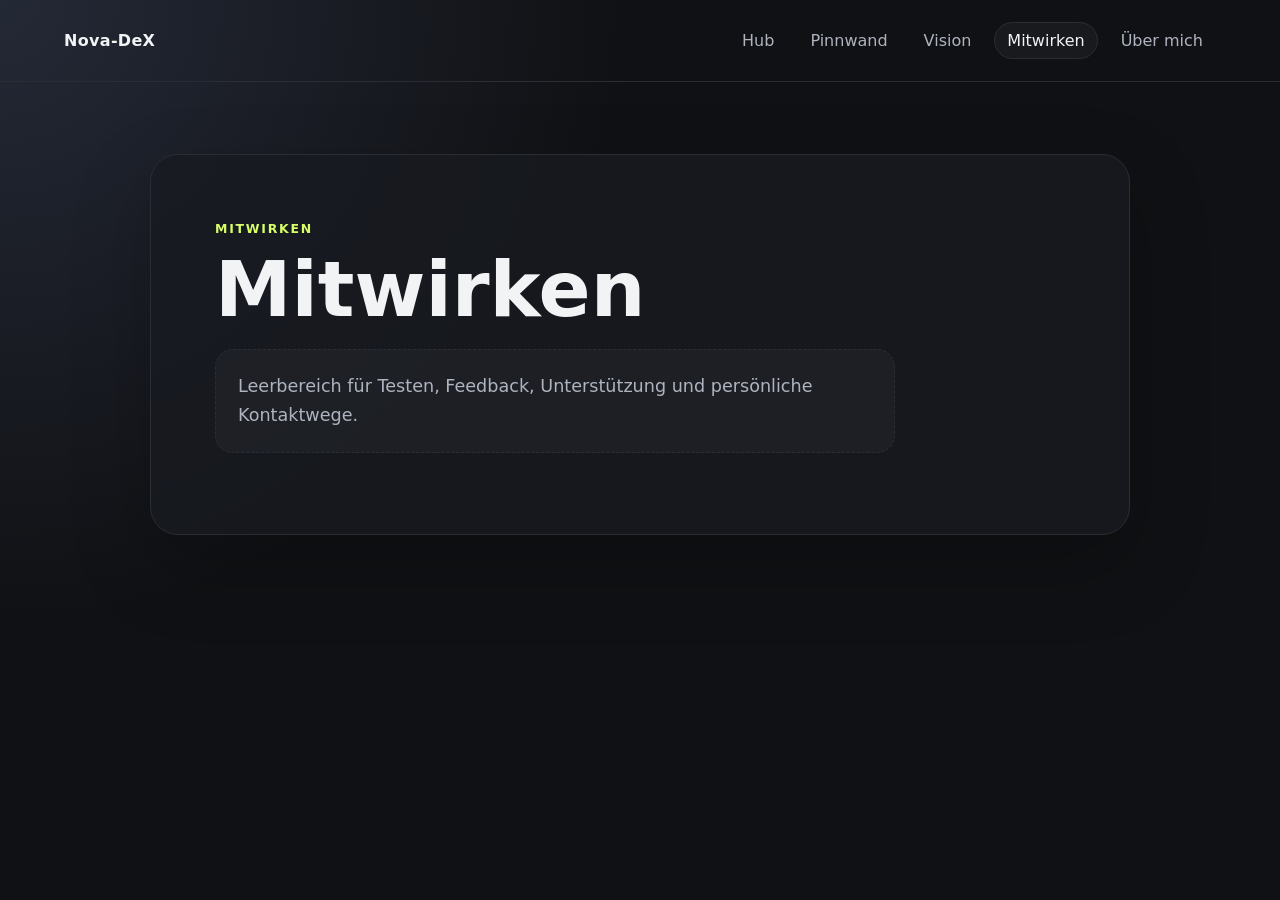
==== mitwirken.html @ 1d6d79ec "Add files via upload" ====
<!doctype html>
<html lang="de">
<head>
  <meta charset="utf-8">
  <meta name="viewport" content="width=device-width, initial-scale=1">
  <meta name="robots" content="noindex, nofollow">
  <title>Mitwirken · Nova-DeX</title>
  <link rel="stylesheet" href="style.css">
</head>
<body>
  <header class="site-header">
    <a class="logo" href="index.html">Nova-DeX</a>
    <nav class="nav" aria-label="Hauptnavigation">
      <a href="index.html">Hub</a>
      <a href="pinnwand.html">Pinnwand</a>
      <a href="vision.html">Vision</a>
      <a class="active" href="mitwirken.html">Mitwirken</a>
      <a href="ueber-mich.html">Über mich</a>
    </nav>
  </header>

  <main class="page">
    <section class="content-card">
      <p class="eyebrow">Mitwirken</p>
      <h1>Mitwirken</h1>
      <p class="placeholder">Leerbereich für Testen, Feedback, Unterstützung und persönliche Kontaktwege.</p>
    </section>
  </main>
</body>
</html>
---- style.css ----
:root {
  --bg: #101114;
  --panel: #181a20;
  --text: #f2f3f5;
  --muted: #aeb4bf;
  --line: #2a2d35;
  --accent: #d7ff67;
}

* {
  box-sizing: border-box;
}

body {
  margin: 0;
  font-family: system-ui, -apple-system, BlinkMacSystemFont, "Segoe UI", sans-serif;
  background: radial-gradient(circle at top left, #242936, var(--bg) 40%);
  color: var(--text);
  min-height: 100vh;
}

.site-header {
  display: flex;
  justify-content: space-between;
  align-items: center;
  gap: 24px;
  padding: 22px clamp(18px, 5vw, 64px);
  border-bottom: 1px solid var(--line);
}

.logo {
  color: var(--text);
  text-decoration: none;
  font-weight: 800;
  letter-spacing: 0.02em;
}

.nav {
  display: flex;
  flex-wrap: wrap;
  gap: 10px;
}

.nav a {
  color: var(--muted);
  text-decoration: none;
  padding: 8px 12px;
  border: 1px solid transparent;
  border-radius: 999px;
}

.nav a:hover,
.nav a.active {
  color: var(--text);
  border-color: var(--line);
  background: rgba(255, 255, 255, 0.04);
}

.page {
  width: min(980px, calc(100% - 32px));
  margin: 0 auto;
  padding: 72px 0;
}

.hero,
.content-card {
  background: rgba(24, 26, 32, 0.82);
  border: 1px solid var(--line);
  border-radius: 28px;
  padding: clamp(28px, 6vw, 64px);
  box-shadow: 0 30px 80px rgba(0, 0, 0, 0.22);
}

.eyebrow {
  color: var(--accent);
  text-transform: uppercase;
  letter-spacing: 0.14em;
  font-size: 0.78rem;
  font-weight: 800;
  margin: 0 0 14px;
}

h1 {
  font-size: clamp(2rem, 6vw, 4.8rem);
  line-height: 0.95;
  margin: 0 0 22px;
  max-width: 850px;
}

p {
  color: var(--muted);
  font-size: 1.1rem;
  line-height: 1.65;
  max-width: 680px;
}

.placeholder {
  border: 1px dashed var(--line);
  border-radius: 18px;
  padding: 22px;
  background: rgba(255, 255, 255, 0.03);
}

@media (max-width: 720px) {
  .site-header {
    align-items: flex-start;
    flex-direction: column;
  }

  .nav a {
    padding: 7px 10px;
  }
}
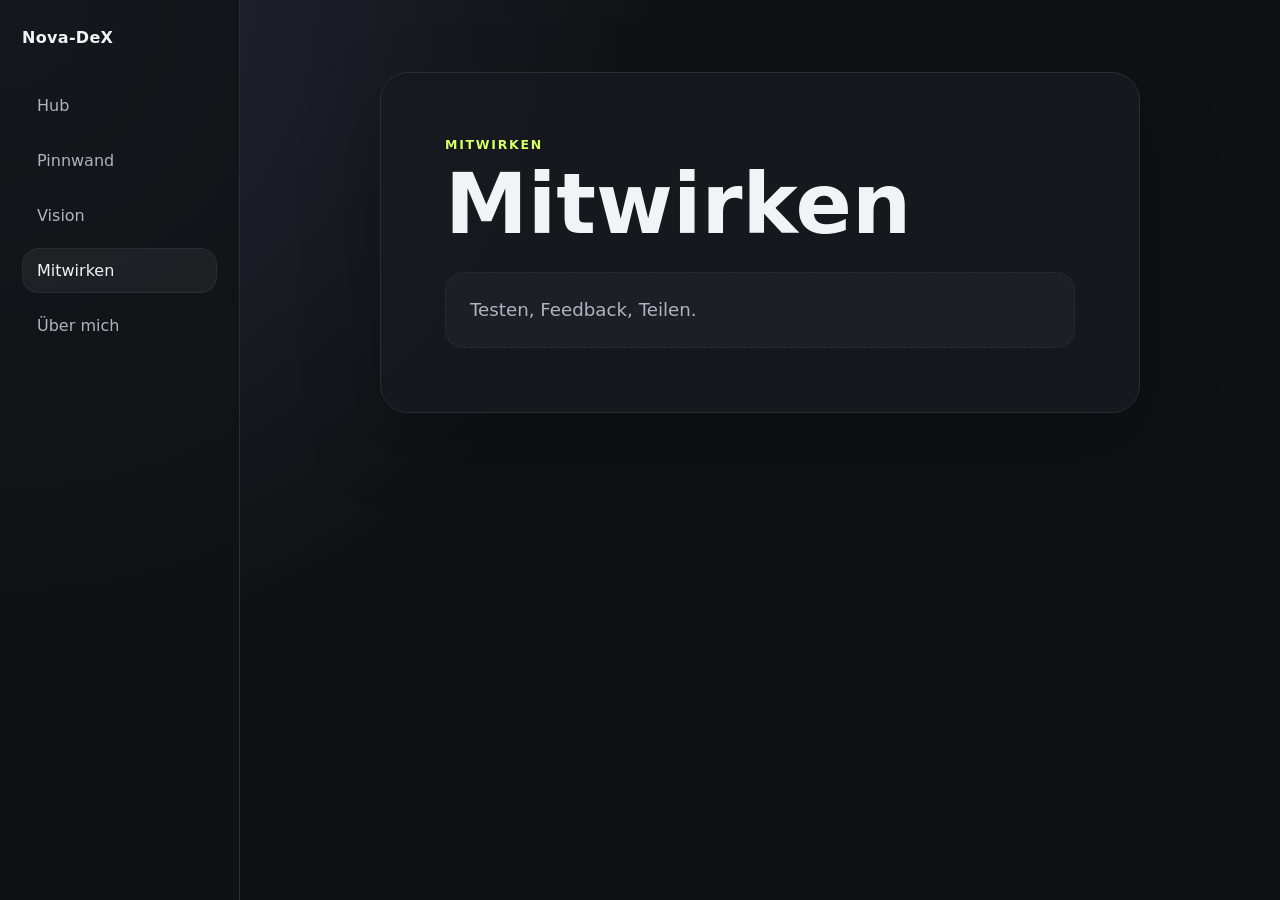
==== commit 55b74bdc: "Add files via upload" ====
--- a/mitwirken.html
+++ b/mitwirken.html
@@ -4,27 +4,29 @@
   <meta charset="utf-8">
   <meta name="viewport" content="width=device-width, initial-scale=1">
   <meta name="robots" content="noindex, nofollow">
-  <title>Mitwirken · Nova-DeX</title>
+  <title>Nova-DeX · Mitwirken</title>
   <link rel="stylesheet" href="style.css">
 </head>
 <body>
-  <header class="site-header">
-    <a class="logo" href="index.html">Nova-DeX</a>
-    <nav class="nav" aria-label="Hauptnavigation">
-      <a href="index.html">Hub</a>
-      <a href="pinnwand.html">Pinnwand</a>
-      <a href="vision.html">Vision</a>
-      <a class="active" href="mitwirken.html">Mitwirken</a>
-      <a href="ueber-mich.html">Über mich</a>
-    </nav>
-  </header>
+  <div class="layout">
+    <aside class="sidebar">
+      <a class="logo" href="index.html">Nova-DeX</a>
+      <nav class="nav" aria-label="Hauptnavigation">
+        <a class="" href="index.html">Hub</a>
+        <a class="" href="pinnwand.html">Pinnwand</a>
+        <a class="" href="vision.html">Vision</a>
+        <a class="active" href="mitwirken.html">Mitwirken</a>
+        <a class="" href="ueber-mich.html">Über mich</a>
+      </nav>
+    </aside>
 
-  <main class="page">
-    <section class="content-card">
-      <p class="eyebrow">Mitwirken</p>
-      <h1>Mitwirken</h1>
-      <p class="placeholder">Leerbereich für Testen, Feedback, Unterstützung und persönliche Kontaktwege.</p>
-    </section>
-  </main>
+    <main class="page">
+      <section class="hero">
+        <p class="eyebrow">Mitwirken</p>
+        <h1>Mitwirken</h1>
+        <div class="placeholder">Testen, Feedback, Teilen.</div>
+      </section>
+    </main>
+  </div>
 </body>
 </html>
--- a/style.css
+++ b/style.css
@@ -14,57 +14,63 @@
 body {
   margin: 0;
   font-family: system-ui, -apple-system, BlinkMacSystemFont, "Segoe UI", sans-serif;
-  background: radial-gradient(circle at top left, #242936, var(--bg) 40%);
+  background: radial-gradient(circle at top left, #242936, var(--bg) 42%);
   color: var(--text);
   min-height: 100vh;
 }
 
-.site-header {
-  display: flex;
-  justify-content: space-between;
-  align-items: center;
-  gap: 24px;
-  padding: 22px clamp(18px, 5vw, 64px);
-  border-bottom: 1px solid var(--line);
+.layout {
+  display: grid;
+  grid-template-columns: 240px minmax(0, 1fr);
+  min-height: 100vh;
+}
+
+.sidebar {
+  position: sticky;
+  top: 0;
+  height: 100vh;
+  padding: 28px 22px;
+  border-right: 1px solid var(--line);
+  background: rgba(16, 17, 20, 0.72);
 }
 
 .logo {
+  display: inline-block;
   color: var(--text);
   text-decoration: none;
   font-weight: 800;
   letter-spacing: 0.02em;
+  margin-bottom: 36px;
 }
 
 .nav {
-  display: flex;
-  flex-wrap: wrap;
+  display: grid;
   gap: 10px;
 }
 
 .nav a {
   color: var(--muted);
   text-decoration: none;
-  padding: 8px 12px;
+  padding: 12px 14px;
   border: 1px solid transparent;
-  border-radius: 999px;
+  border-radius: 16px;
 }
 
 .nav a:hover,
 .nav a.active {
   color: var(--text);
   border-color: var(--line);
-  background: rgba(255, 255, 255, 0.04);
+  background: rgba(255, 255, 255, 0.05);
 }
 
 .page {
-  width: min(980px, calc(100% - 32px));
+  width: min(760px, calc(100% - 32px));
   margin: 0 auto;
   padding: 72px 0;
 }
 
-.hero,
-.content-card {
-  background: rgba(24, 26, 32, 0.82);
+.hero {
+  background: rgba(24, 26, 32, 0.84);
   border: 1px solid var(--line);
   border-radius: 28px;
   padding: clamp(28px, 6vw, 64px);
@@ -81,33 +87,51 @@
 }
 
 h1 {
-  font-size: clamp(2rem, 6vw, 4.8rem);
-  line-height: 0.95;
-  margin: 0 0 22px;
-  max-width: 850px;
-}
-
-p {
-  color: var(--muted);
-  font-size: 1.1rem;
-  line-height: 1.65;
-  max-width: 680px;
+  font-size: clamp(2.4rem, 7vw, 5.2rem);
+  line-height: 0.94;
+  margin: 0 0 28px;
 }
 
 .placeholder {
+  color: var(--muted);
+  font-size: 1.14rem;
+  line-height: 1.65;
   border: 1px dashed var(--line);
   border-radius: 18px;
-  padding: 22px;
+  padding: 22px 24px;
   background: rgba(255, 255, 255, 0.03);
 }
 
-@media (max-width: 720px) {
-  .site-header {
-    align-items: flex-start;
-    flex-direction: column;
+@media (max-width: 760px) {
+  .layout {
+    display: block;
+  }
+
+  .sidebar {
+    position: static;
+    height: auto;
+    border-right: 0;
+    border-bottom: 1px solid var(--line);
+    padding: 18px;
+  }
+
+  .logo {
+    margin-bottom: 16px;
+  }
+
+  .nav {
+    display: flex;
+    gap: 8px;
+    overflow-x: auto;
+    padding-bottom: 4px;
   }
 
   .nav a {
-    padding: 7px 10px;
+    flex: 0 0 auto;
+    padding: 9px 12px;
+  }
+
+  .page {
+    padding: 36px 0;
   }
 }
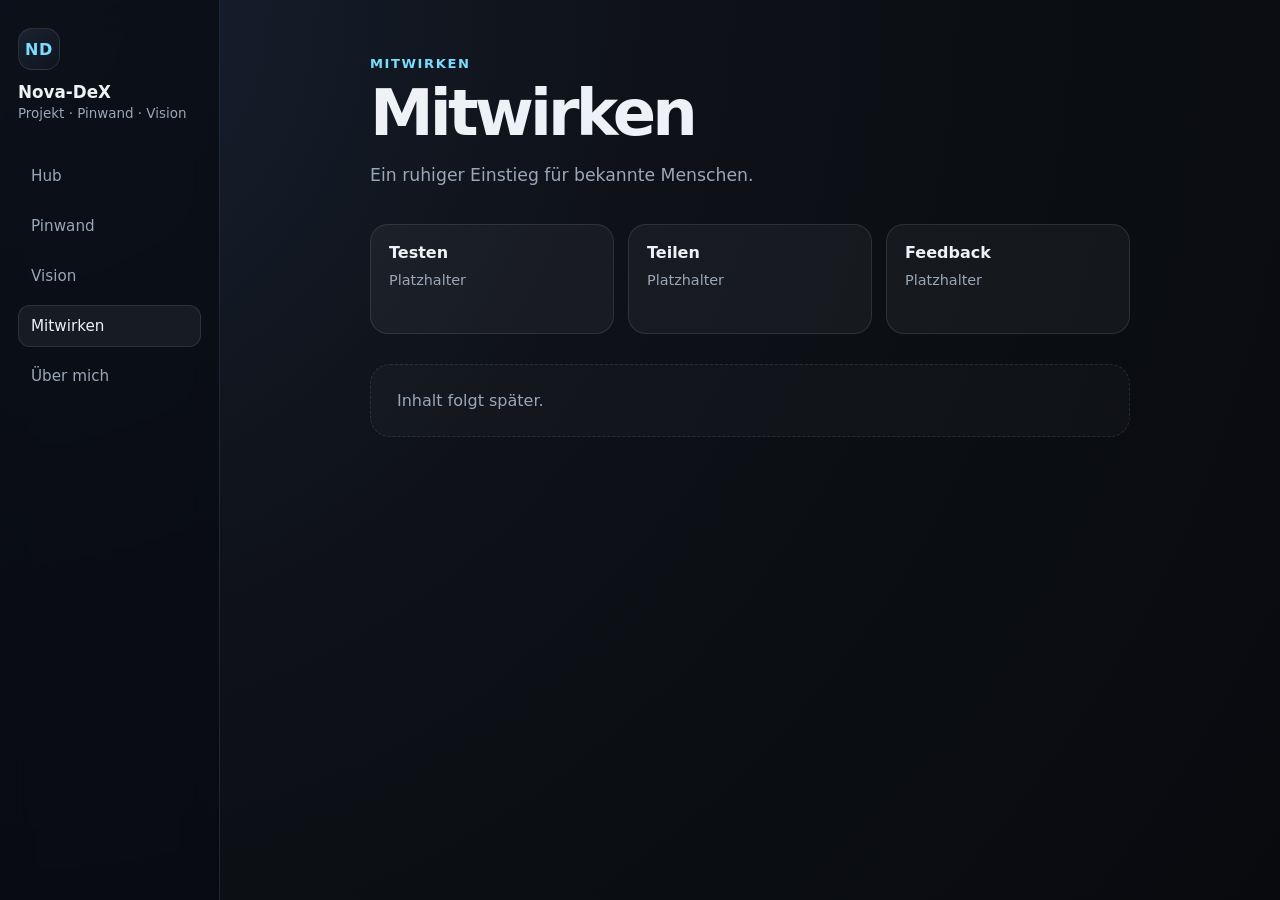
==== commit 5e7db1c0: "Add files via upload" ====
--- a/mitwirken.html
+++ b/mitwirken.html
@@ -4,27 +4,36 @@
   <meta charset="utf-8">
   <meta name="viewport" content="width=device-width, initial-scale=1">
   <meta name="robots" content="noindex, nofollow">
-  <title>Nova-DeX · Mitwirken</title>
+  <title>Mitwirken · Nova-DeX</title>
   <link rel="stylesheet" href="style.css">
 </head>
 <body>
-  <div class="layout">
-    <aside class="sidebar">
-      <a class="logo" href="index.html">Nova-DeX</a>
-      <nav class="nav" aria-label="Hauptnavigation">
+  <div class="shell">
+    <aside class="side" aria-label="Navigation">
+      <div class="brand">
+        <div class="brand-mark">ND</div>
+        <div class="brand-title">Nova-DeX</div>
+        <div class="brand-subtitle">Projekt · Pinwand · Vision</div>
+      </div>
+      <nav class="nav">
         <a class="" href="index.html">Hub</a>
-        <a class="" href="pinnwand.html">Pinnwand</a>
+        <a class="" href="pinnwand.html">Pinwand</a>
         <a class="" href="vision.html">Vision</a>
         <a class="active" href="mitwirken.html">Mitwirken</a>
         <a class="" href="ueber-mich.html">Über mich</a>
       </nav>
     </aside>
-
-    <main class="page">
-      <section class="hero">
-        <p class="eyebrow">Mitwirken</p>
+    <main class="main">
+      <section class="content">
+        <div class="kicker">mitwirken</div>
         <h1>Mitwirken</h1>
-        <div class="placeholder">Testen, Feedback, Teilen.</div>
+        <p class="lead">Ein ruhiger Einstieg für bekannte Menschen.</p>
+        <div class="cards">
+          <article class="card"><h2>Testen</h2><p>Platzhalter</p></article>
+          <article class="card"><h2>Teilen</h2><p>Platzhalter</p></article>
+          <article class="card"><h2>Feedback</h2><p>Platzhalter</p></article>
+        </div>
+        <div class="empty">Inhalt folgt später.</div>
       </section>
     </main>
   </div>
--- a/style.css
+++ b/style.css
@@ -1,137 +1,241 @@
 :root {
-  --bg: #101114;
-  --panel: #181a20;
-  --text: #f2f3f5;
-  --muted: #aeb4bf;
-  --line: #2a2d35;
-  --accent: #d7ff67;
-}
-
-* {
-  box-sizing: border-box;
-}
+  --bg: #0e1117;
+  --panel: #151a23;
+  --panel-soft: #1b2230;
+  --text: #eef2f7;
+  --muted: #9aa7b8;
+  --line: rgba(255,255,255,.10);
+  --accent: #7bdcff;
+  --max: 760px;
+}
+
+* { box-sizing: border-box; }
+
+html { min-height: 100%; }
 
 body {
   margin: 0;
-  font-family: system-ui, -apple-system, BlinkMacSystemFont, "Segoe UI", sans-serif;
-  background: radial-gradient(circle at top left, #242936, var(--bg) 42%);
+  min-height: 100%;
+  background: radial-gradient(circle at top left, #182233 0, #0e1117 42%, #080a0e 100%);
   color: var(--text);
+  font-family: Inter, ui-sans-serif, system-ui, -apple-system, BlinkMacSystemFont, "Segoe UI", sans-serif;
+}
+
+a { color: inherit; text-decoration: none; }
+
+.shell {
   min-height: 100vh;
-}
-
-.layout {
   display: grid;
-  grid-template-columns: 240px minmax(0, 1fr);
-  min-height: 100vh;
-}
-
-.sidebar {
+  grid-template-columns: 220px 1fr;
+}
+
+.side {
   position: sticky;
   top: 0;
   height: 100vh;
-  padding: 28px 22px;
+  padding: 28px 18px;
   border-right: 1px solid var(--line);
-  background: rgba(16, 17, 20, 0.72);
-}
-
-.logo {
-  display: inline-block;
-  color: var(--text);
-  text-decoration: none;
+  background: rgba(9, 12, 18, .74);
+  backdrop-filter: blur(14px);
+}
+
+.brand {
+  margin-bottom: 34px;
+}
+
+.brand-mark {
+  width: 42px;
+  height: 42px;
+  display: grid;
+  place-items: center;
+  border: 1px solid var(--line);
+  border-radius: 14px;
+  background: linear-gradient(135deg, var(--panel-soft), #0e141f);
+  color: var(--accent);
   font-weight: 800;
-  letter-spacing: 0.02em;
-  margin-bottom: 36px;
+  letter-spacing: .04em;
+}
+
+.brand-title {
+  margin-top: 12px;
+  font-size: 1.05rem;
+  font-weight: 750;
+}
+
+.brand-subtitle {
+  margin-top: 4px;
+  color: var(--muted);
+  font-size: .84rem;
 }
 
 .nav {
-  display: grid;
-  gap: 10px;
+  display: flex;
+  flex-direction: column;
+  gap: 8px;
 }
 
 .nav a {
-  color: var(--muted);
-  text-decoration: none;
-  padding: 12px 14px;
+  padding: 11px 12px;
   border: 1px solid transparent;
-  border-radius: 16px;
+  border-radius: 12px;
+  color: var(--muted);
+  font-size: .95rem;
 }
 
 .nav a:hover,
 .nav a.active {
   color: var(--text);
   border-color: var(--line);
-  background: rgba(255, 255, 255, 0.05);
-}
-
-.page {
-  width: min(760px, calc(100% - 32px));
-  margin: 0 auto;
-  padding: 72px 0;
-}
-
-.hero {
-  background: rgba(24, 26, 32, 0.84);
+  background: rgba(255,255,255,.055);
+}
+
+.main {
+  display: flex;
+  justify-content: center;
+  padding: 56px 34px;
+}
+
+.content {
+  width: min(100%, var(--max));
+}
+
+.kicker {
+  color: var(--accent);
+  font-size: .82rem;
+  font-weight: 700;
+  letter-spacing: .12em;
+  text-transform: uppercase;
+}
+
+h1 {
+  margin: 12px 0 16px;
+  font-size: clamp(2rem, 5vw, 4.4rem);
+  line-height: .95;
+  letter-spacing: -.06em;
+}
+
+.lead {
+  max-width: 620px;
+  color: var(--muted);
+  font-size: 1.08rem;
+  line-height: 1.65;
+}
+
+.cards {
+  display: grid;
+  grid-template-columns: repeat(3, minmax(0, 1fr));
+  gap: 14px;
+  margin-top: 34px;
+}
+
+.card {
+  min-height: 110px;
+  padding: 18px;
   border: 1px solid var(--line);
-  border-radius: 28px;
-  padding: clamp(28px, 6vw, 64px);
-  box-shadow: 0 30px 80px rgba(0, 0, 0, 0.22);
-}
-
-.eyebrow {
-  color: var(--accent);
-  text-transform: uppercase;
-  letter-spacing: 0.14em;
-  font-size: 0.78rem;
-  font-weight: 800;
-  margin: 0 0 14px;
-}
-
-h1 {
-  font-size: clamp(2.4rem, 7vw, 5.2rem);
-  line-height: 0.94;
-  margin: 0 0 28px;
-}
-
-.placeholder {
-  color: var(--muted);
-  font-size: 1.14rem;
-  line-height: 1.65;
+  border-radius: 18px;
+  background: rgba(255,255,255,.045);
+}
+
+.card h2 {
+  margin: 0 0 8px;
+  font-size: 1rem;
+}
+
+.card p {
+  margin: 0;
+  color: var(--muted);
+  font-size: .9rem;
+  line-height: 1.45;
+}
+
+.empty {
+  margin-top: 30px;
+  padding: 26px;
   border: 1px dashed var(--line);
-  border-radius: 18px;
-  padding: 22px 24px;
-  background: rgba(255, 255, 255, 0.03);
-}
-
-@media (max-width: 760px) {
-  .layout {
+  border-radius: 20px;
+  color: var(--muted);
+  background: rgba(255,255,255,.025);
+}
+
+@media (max-width: 680px) {
+  .shell {
     display: block;
   }
 
-  .sidebar {
-    position: static;
+  .side {
+    position: sticky;
+    top: 0;
+    z-index: 10;
     height: auto;
+    padding: 10px 10px 9px;
     border-right: 0;
     border-bottom: 1px solid var(--line);
-    padding: 18px;
-  }
-
-  .logo {
-    margin-bottom: 16px;
+  }
+
+  .brand {
+    display: none;
   }
 
   .nav {
-    display: flex;
-    gap: 8px;
+    flex-direction: row;
+    gap: 6px;
     overflow-x: auto;
-    padding-bottom: 4px;
-  }
+    scrollbar-width: none;
+  }
+
+  .nav::-webkit-scrollbar { display: none; }
 
   .nav a {
     flex: 0 0 auto;
-    padding: 9px 12px;
-  }
-
-  .page {
-    padding: 36px 0;
-  }
-}
+    padding: 8px 10px;
+    border-radius: 999px;
+    font-size: .78rem;
+    white-space: nowrap;
+  }
+
+  .main {
+    padding: 24px 16px 34px;
+    justify-content: flex-start;
+  }
+
+  .kicker {
+    font-size: .68rem;
+  }
+
+  h1 {
+    margin-top: 8px;
+    font-size: 2rem;
+    letter-spacing: -.045em;
+  }
+
+  .lead {
+    font-size: .92rem;
+    line-height: 1.5;
+  }
+
+  .cards {
+    grid-template-columns: 1fr;
+    gap: 10px;
+    margin-top: 22px;
+  }
+
+  .card {
+    min-height: 0;
+    padding: 14px;
+    border-radius: 15px;
+  }
+
+  .card h2 {
+    font-size: .92rem;
+  }
+
+  .card p {
+    font-size: .82rem;
+  }
+
+  .empty {
+    margin-top: 20px;
+    padding: 18px;
+    font-size: .86rem;
+  }
+}
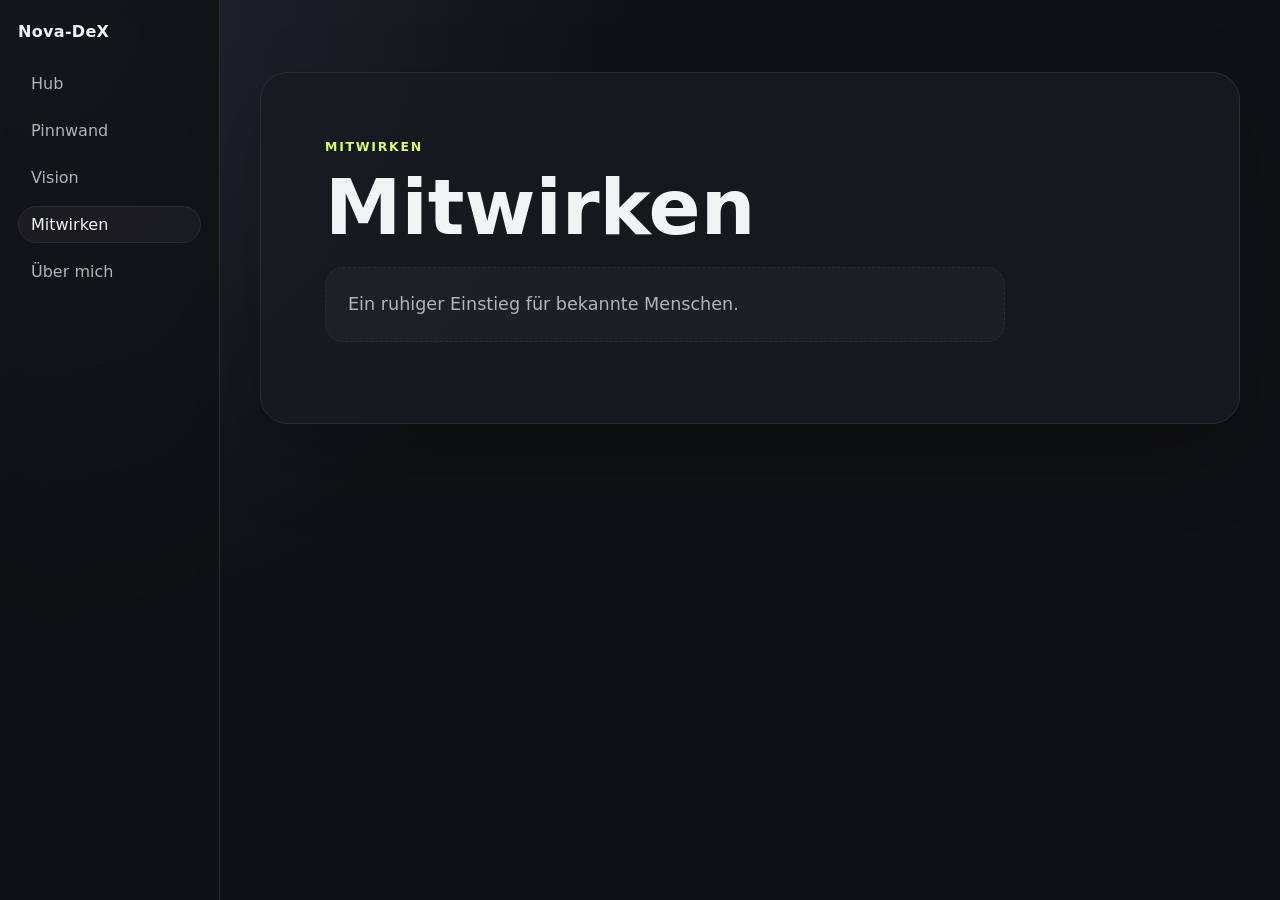
==== commit 7cf72626: "Add files via upload" ====
--- a/mitwirken.html
+++ b/mitwirken.html
@@ -5,35 +5,26 @@
   <meta name="viewport" content="width=device-width, initial-scale=1">
   <meta name="robots" content="noindex, nofollow">
   <title>Mitwirken · Nova-DeX</title>
+  <script src="handymode.js"></script>
   <link rel="stylesheet" href="style.css">
 </head>
 <body>
-  <div class="shell">
-    <aside class="side" aria-label="Navigation">
-      <div class="brand">
-        <div class="brand-mark">ND</div>
-        <div class="brand-title">Nova-DeX</div>
-        <div class="brand-subtitle">Projekt · Pinwand · Vision</div>
-      </div>
+  <div class="layout">
+    <header class="site-header" aria-label="Navigation">
+      <a class="logo" href="index.html">Nova-DeX</a>
       <nav class="nav">
         <a class="" href="index.html">Hub</a>
-        <a class="" href="pinnwand.html">Pinwand</a>
+        <a class="" href="pinnwand.html">Pinnwand</a>
         <a class="" href="vision.html">Vision</a>
         <a class="active" href="mitwirken.html">Mitwirken</a>
         <a class="" href="ueber-mich.html">Über mich</a>
       </nav>
-    </aside>
-    <main class="main">
-      <section class="content">
-        <div class="kicker">mitwirken</div>
+    </header>
+    <main class="page">
+      <section class="hero">
+        <p class="eyebrow">Mitwirken</p>
         <h1>Mitwirken</h1>
-        <p class="lead">Ein ruhiger Einstieg für bekannte Menschen.</p>
-        <div class="cards">
-          <article class="card"><h2>Testen</h2><p>Platzhalter</p></article>
-          <article class="card"><h2>Teilen</h2><p>Platzhalter</p></article>
-          <article class="card"><h2>Feedback</h2><p>Platzhalter</p></article>
-        </div>
-        <div class="empty">Inhalt folgt später.</div>
+        <p class="placeholder">Ein ruhiger Einstieg für bekannte Menschen.</p>
       </section>
     </main>
   </div>
--- a/style.css
+++ b/style.css
@@ -1,241 +1,174 @@
 :root {
-  --bg: #0e1117;
-  --panel: #151a23;
-  --panel-soft: #1b2230;
-  --text: #eef2f7;
-  --muted: #9aa7b8;
-  --line: rgba(255,255,255,.10);
-  --accent: #7bdcff;
-  --max: 760px;
+  --bg: #101114;
+  --panel: #181a20;
+  --text: #f2f3f5;
+  --muted: #aeb4bf;
+  --line: #2a2d35;
+  --accent: #d7ff67;
 }
 
-* { box-sizing: border-box; }
+* {
+  box-sizing: border-box;
+}
 
-html { min-height: 100%; }
+html {
+  min-height: 100%;
+}
 
 body {
   margin: 0;
-  min-height: 100%;
-  background: radial-gradient(circle at top left, #182233 0, #0e1117 42%, #080a0e 100%);
+  font-family: system-ui, -apple-system, BlinkMacSystemFont, "Segoe UI", sans-serif;
+  background: radial-gradient(circle at top left, #242936, var(--bg) 40%);
   color: var(--text);
-  font-family: Inter, ui-sans-serif, system-ui, -apple-system, BlinkMacSystemFont, "Segoe UI", sans-serif;
+  min-height: 100vh;
 }
 
-a { color: inherit; text-decoration: none; }
-
-.shell {
+.layout {
   min-height: 100vh;
   display: grid;
-  grid-template-columns: 220px 1fr;
+  grid-template-columns: 220px minmax(0, 1fr);
 }
 
-.side {
+.site-header {
   position: sticky;
   top: 0;
   height: 100vh;
-  padding: 28px 18px;
+  display: flex;
+  flex-direction: column;
+  align-items: flex-start;
+  gap: 24px;
+  padding: 22px 18px;
   border-right: 1px solid var(--line);
-  background: rgba(9, 12, 18, .74);
-  backdrop-filter: blur(14px);
+  background: rgba(16, 17, 20, 0.78);
+  backdrop-filter: blur(12px);
 }
 
-.brand {
-  margin-bottom: 34px;
-}
-
-.brand-mark {
-  width: 42px;
-  height: 42px;
-  display: grid;
-  place-items: center;
-  border: 1px solid var(--line);
-  border-radius: 14px;
-  background: linear-gradient(135deg, var(--panel-soft), #0e141f);
-  color: var(--accent);
+.logo {
+  color: var(--text);
+  text-decoration: none;
   font-weight: 800;
-  letter-spacing: .04em;
-}
-
-.brand-title {
-  margin-top: 12px;
-  font-size: 1.05rem;
-  font-weight: 750;
-}
-
-.brand-subtitle {
-  margin-top: 4px;
-  color: var(--muted);
-  font-size: .84rem;
+  letter-spacing: 0.02em;
 }
 
 .nav {
   display: flex;
   flex-direction: column;
-  gap: 8px;
+  flex-wrap: nowrap;
+  gap: 10px;
+  width: 100%;
 }
 
 .nav a {
-  padding: 11px 12px;
+  width: 100%;
+  color: var(--muted);
+  text-decoration: none;
+  padding: 8px 12px;
   border: 1px solid transparent;
-  border-radius: 12px;
-  color: var(--muted);
-  font-size: .95rem;
+  border-radius: 999px;
 }
 
 .nav a:hover,
 .nav a.active {
   color: var(--text);
   border-color: var(--line);
-  background: rgba(255,255,255,.055);
+  background: rgba(255, 255, 255, 0.04);
 }
 
-.main {
-  display: flex;
-  justify-content: center;
-  padding: 56px 34px;
+.page {
+  width: min(980px, calc(100% - 32px));
+  margin: 0 auto;
+  padding: 72px 0;
 }
 
-.content {
-  width: min(100%, var(--max));
+.hero,
+.content-card {
+  background: rgba(24, 26, 32, 0.82);
+  border: 1px solid var(--line);
+  border-radius: 28px;
+  padding: clamp(28px, 6vw, 64px);
+  box-shadow: 0 30px 80px rgba(0, 0, 0, 0.22);
 }
 
-.kicker {
+.eyebrow {
   color: var(--accent);
-  font-size: .82rem;
-  font-weight: 700;
-  letter-spacing: .12em;
   text-transform: uppercase;
+  letter-spacing: 0.14em;
+  font-size: 0.78rem;
+  font-weight: 800;
+  margin: 0 0 14px;
 }
 
 h1 {
-  margin: 12px 0 16px;
-  font-size: clamp(2rem, 5vw, 4.4rem);
-  line-height: .95;
-  letter-spacing: -.06em;
+  font-size: clamp(2rem, 6vw, 4.8rem);
+  line-height: 0.95;
+  margin: 0 0 22px;
+  max-width: 850px;
 }
 
-.lead {
-  max-width: 620px;
+p {
   color: var(--muted);
-  font-size: 1.08rem;
+  font-size: 1.1rem;
   line-height: 1.65;
+  max-width: 680px;
 }
 
-.cards {
-  display: grid;
-  grid-template-columns: repeat(3, minmax(0, 1fr));
-  gap: 14px;
-  margin-top: 34px;
+.placeholder {
+  border: 1px dashed var(--line);
+  border-radius: 18px;
+  padding: 22px;
+  background: rgba(255, 255, 255, 0.03);
 }
 
-.card {
-  min-height: 110px;
-  padding: 18px;
-  border: 1px solid var(--line);
-  border-radius: 18px;
-  background: rgba(255,255,255,.045);
+html.handymode .layout {
+  display: block;
 }
 
-.card h2 {
-  margin: 0 0 8px;
+html.handymode .site-header {
+  z-index: 10;
+  height: auto;
+  flex-direction: column;
+  align-items: flex-start;
+  gap: 12px;
+  padding: 14px 12px;
+  border-right: 0;
+  border-bottom: 1px solid var(--line);
+}
+
+html.handymode .logo {
+  font-size: 0.95rem;
+}
+
+html.handymode .nav {
+  flex-direction: row;
+  flex-wrap: nowrap;
+  gap: 6px;
+  overflow-x: auto;
+  scrollbar-width: none;
+}
+
+html.handymode .nav::-webkit-scrollbar {
+  display: none;
+}
+
+html.handymode .nav a {
+  flex: 0 0 auto;
+  width: auto;
+  padding: 6px 9px;
+  font-size: 0.82rem;
+  white-space: nowrap;
+}
+
+html.handymode .page {
+  width: min(980px, calc(100% - 18px));
+  padding: 36px 0;
+}
+
+html.handymode .hero,
+html.handymode .content-card {
+  border-radius: 24px;
+  padding: clamp(26px, 8vw, 46px);
+}
+
+html.handymode p {
   font-size: 1rem;
 }
-
-.card p {
-  margin: 0;
-  color: var(--muted);
-  font-size: .9rem;
-  line-height: 1.45;
-}
-
-.empty {
-  margin-top: 30px;
-  padding: 26px;
-  border: 1px dashed var(--line);
-  border-radius: 20px;
-  color: var(--muted);
-  background: rgba(255,255,255,.025);
-}
-
-@media (max-width: 680px) {
-  .shell {
-    display: block;
-  }
-
-  .side {
-    position: sticky;
-    top: 0;
-    z-index: 10;
-    height: auto;
-    padding: 10px 10px 9px;
-    border-right: 0;
-    border-bottom: 1px solid var(--line);
-  }
-
-  .brand {
-    display: none;
-  }
-
-  .nav {
-    flex-direction: row;
-    gap: 6px;
-    overflow-x: auto;
-    scrollbar-width: none;
-  }
-
-  .nav::-webkit-scrollbar { display: none; }
-
-  .nav a {
-    flex: 0 0 auto;
-    padding: 8px 10px;
-    border-radius: 999px;
-    font-size: .78rem;
-    white-space: nowrap;
-  }
-
-  .main {
-    padding: 24px 16px 34px;
-    justify-content: flex-start;
-  }
-
-  .kicker {
-    font-size: .68rem;
-  }
-
-  h1 {
-    margin-top: 8px;
-    font-size: 2rem;
-    letter-spacing: -.045em;
-  }
-
-  .lead {
-    font-size: .92rem;
-    line-height: 1.5;
-  }
-
-  .cards {
-    grid-template-columns: 1fr;
-    gap: 10px;
-    margin-top: 22px;
-  }
-
-  .card {
-    min-height: 0;
-    padding: 14px;
-    border-radius: 15px;
-  }
-
-  .card h2 {
-    font-size: .92rem;
-  }
-
-  .card p {
-    font-size: .82rem;
-  }
-
-  .empty {
-    margin-top: 20px;
-    padding: 18px;
-    font-size: .86rem;
-  }
-}
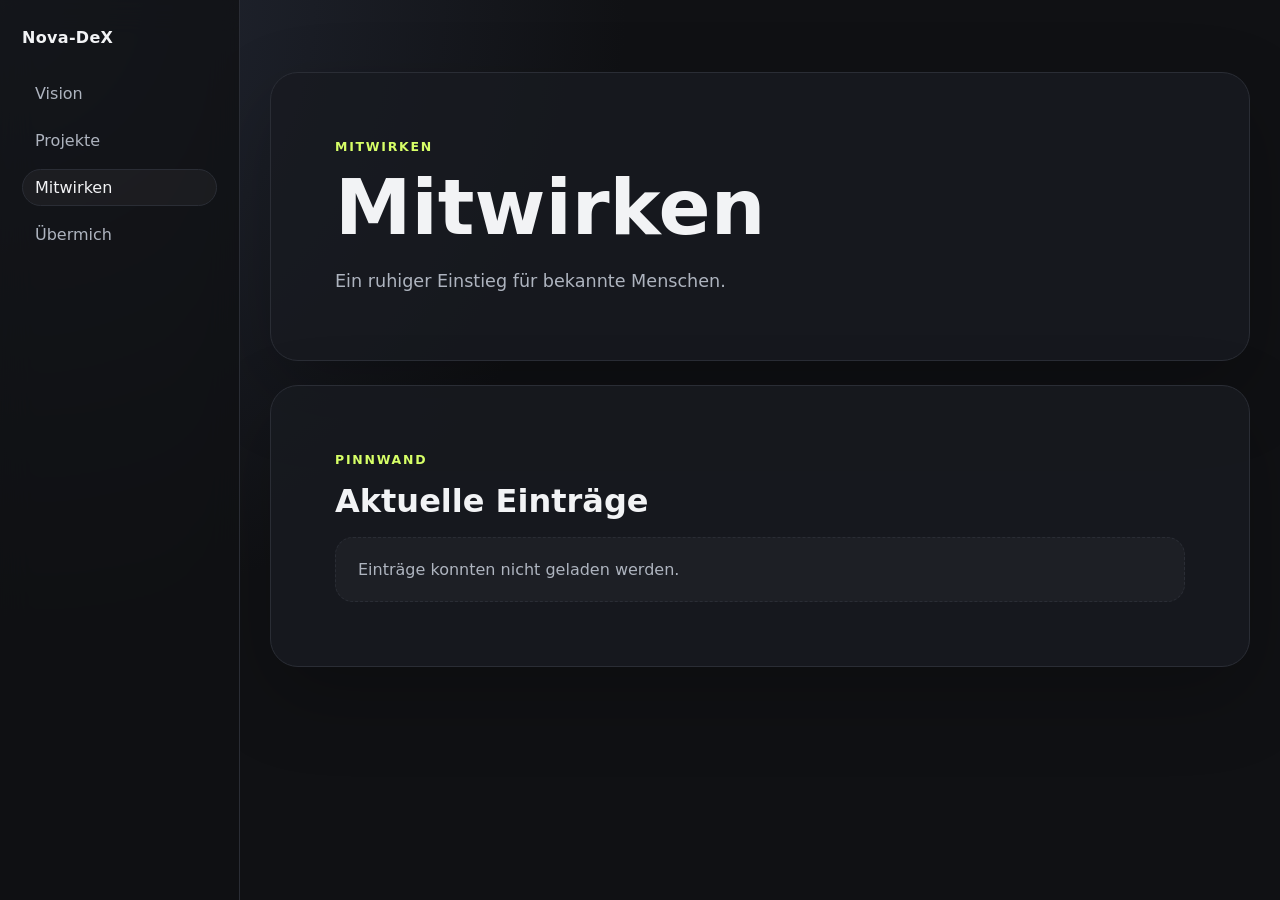
==== commit b8ece9ef: "Add files via upload" ====
--- a/mitwirken.html
+++ b/mitwirken.html
@@ -5,26 +5,31 @@
   <meta name="viewport" content="width=device-width, initial-scale=1">
   <meta name="robots" content="noindex, nofollow">
   <title>Mitwirken · Nova-DeX</title>
-  <script src="handymode.js"></script>
   <link rel="stylesheet" href="style.css">
+  <script src="handymode.js" defer></script>
+  <script src="viewer.js" defer></script>
 </head>
-<body>
+<body data-section="mitwirken">
   <div class="layout">
     <header class="site-header" aria-label="Navigation">
       <a class="logo" href="index.html">Nova-DeX</a>
-      <nav class="nav">
-        <a class="" href="index.html">Hub</a>
-        <a class="" href="pinnwand.html">Pinnwand</a>
-        <a class="" href="vision.html">Vision</a>
+      <nav class="nav" aria-label="Hauptnavigation">
+        <a href="index.html">Vision</a>
+        <a href="projekte.html">Projekte</a>
         <a class="active" href="mitwirken.html">Mitwirken</a>
-        <a class="" href="ueber-mich.html">Über mich</a>
+        <a href="uebermich.html">Übermich</a>
       </nav>
     </header>
     <main class="page">
       <section class="hero">
         <p class="eyebrow">Mitwirken</p>
         <h1>Mitwirken</h1>
-        <p class="placeholder">Ein ruhiger Einstieg für bekannte Menschen.</p>
+        <p>Ein ruhiger Einstieg für bekannte Menschen.</p>
+      </section>
+      <section class="content-card" aria-labelledby="entries-title">
+        <p class="eyebrow">Pinnwand</p>
+        <h2 id="entries-title">Aktuelle Einträge</h2>
+        <div data-entry-root></div>
       </section>
     </main>
   </div>
--- a/style.css
+++ b/style.css
@@ -5,6 +5,7 @@
   --muted: #aeb4bf;
   --line: #2a2d35;
   --accent: #d7ff67;
+  --side: 240px;
 }
 
 * {
@@ -23,24 +24,35 @@
   min-height: 100vh;
 }
 
+a {
+  color: inherit;
+  text-decoration: none;
+}
+
+button {
+  font: inherit;
+}
+
 .layout {
   min-height: 100vh;
   display: grid;
-  grid-template-columns: 220px minmax(0, 1fr);
+  grid-template-columns: var(--side) minmax(0, 1fr);
 }
 
 .site-header {
   position: sticky;
   top: 0;
+  align-self: start;
   height: 100vh;
   display: flex;
   flex-direction: column;
+  justify-content: flex-start;
   align-items: flex-start;
-  gap: 24px;
-  padding: 22px 18px;
+  gap: 28px;
+  padding: 28px 22px;
   border-right: 1px solid var(--line);
   background: rgba(16, 17, 20, 0.78);
-  backdrop-filter: blur(12px);
+  backdrop-filter: blur(16px);
 }
 
 .logo {
@@ -51,15 +63,14 @@
 }
 
 .nav {
+  width: 100%;
   display: flex;
   flex-direction: column;
   flex-wrap: nowrap;
   gap: 10px;
-  width: 100%;
 }
 
 .nav a {
-  width: 100%;
   color: var(--muted);
   text-decoration: none;
   padding: 8px 12px;
@@ -78,6 +89,10 @@
   width: min(980px, calc(100% - 32px));
   margin: 0 auto;
   padding: 72px 0;
+}
+
+.page > * + * {
+  margin-top: 24px;
 }
 
 .hero,
@@ -105,11 +120,167 @@
   max-width: 850px;
 }
 
+h2 {
+  font-size: clamp(1.35rem, 3vw, 2rem);
+  line-height: 1.08;
+  margin: 0 0 18px;
+}
+
+h3 {
+  margin: 0;
+}
+
 p {
   color: var(--muted);
   font-size: 1.1rem;
   line-height: 1.65;
   max-width: 680px;
+}
+
+.hero p:last-child,
+.content-card p:last-child {
+  margin-bottom: 0;
+}
+
+.entry-list {
+  display: grid;
+  gap: 14px;
+  margin-top: 22px;
+}
+
+.entry-preview {
+  display: grid;
+  grid-template-columns: minmax(0, 1fr) 156px;
+  gap: 18px;
+  align-items: stretch;
+  padding: 18px;
+  border: 1px solid var(--line);
+  border-radius: 22px;
+  background: rgba(255, 255, 255, 0.03);
+}
+
+.entry-preview:hover {
+  border-color: rgba(215, 255, 103, 0.42);
+  background: rgba(255, 255, 255, 0.045);
+}
+
+.entry-preview.no-image {
+  grid-template-columns: 1fr;
+}
+
+.entry-date {
+  display: inline-block;
+  margin-bottom: 8px;
+  color: var(--accent);
+  font-size: 0.76rem;
+  font-weight: 800;
+  letter-spacing: 0.08em;
+  text-transform: uppercase;
+}
+
+.entry-title {
+  margin: 0 0 8px;
+  color: var(--text);
+  font-size: 1.18rem;
+  line-height: 1.25;
+}
+
+.entry-intro {
+  margin: 0;
+  color: var(--muted);
+  font-size: 0.98rem;
+  line-height: 1.55;
+}
+
+.entry-preview-image {
+  width: 100%;
+  height: 100%;
+  min-height: 118px;
+  object-fit: cover;
+  border: 1px solid var(--line);
+  border-radius: 16px;
+  background: var(--panel);
+}
+
+.load-more,
+.back-link {
+  display: inline-flex;
+  align-items: center;
+  justify-content: center;
+  margin-top: 20px;
+  padding: 10px 14px;
+  border: 1px solid var(--line);
+  border-radius: 999px;
+  color: var(--text);
+  background: rgba(255, 255, 255, 0.04);
+  cursor: pointer;
+}
+
+.load-more:hover,
+.back-link:hover {
+  border-color: rgba(215, 255, 103, 0.42);
+}
+
+.detail-head {
+  margin-top: 18px;
+}
+
+.gallery {
+  display: grid;
+  grid-template-columns: repeat(auto-fit, minmax(180px, 1fr));
+  gap: 12px;
+  margin: 24px 0;
+}
+
+.gallery img {
+  width: 100%;
+  aspect-ratio: 4 / 3;
+  object-fit: cover;
+  border: 1px solid var(--line);
+  border-radius: 18px;
+  background: var(--panel);
+}
+
+.markdown {
+  margin-top: 22px;
+}
+
+.markdown > *:first-child {
+  margin-top: 0;
+}
+
+.markdown h1,
+.markdown h2,
+.markdown h3 {
+  max-width: 760px;
+}
+
+.markdown h1 {
+  font-size: clamp(1.8rem, 4vw, 3rem);
+  margin: 32px 0 16px;
+}
+
+.markdown h2 {
+  margin: 30px 0 12px;
+}
+
+.markdown h3 {
+  margin: 24px 0 10px;
+}
+
+.markdown ul {
+  margin: 0 0 20px;
+  padding-left: 1.2rem;
+  color: var(--muted);
+  font-size: 1.05rem;
+  line-height: 1.65;
+  max-width: 680px;
+}
+
+.markdown code {
+  padding: 0.1em 0.35em;
+  border-radius: 0.4em;
+  background: rgba(255, 255, 255, 0.07);
 }
 
 .placeholder {
@@ -119,28 +290,36 @@
   background: rgba(255, 255, 255, 0.03);
 }
 
+.status {
+  color: var(--muted);
+  border: 1px dashed var(--line);
+  border-radius: 18px;
+  padding: 22px;
+  background: rgba(255, 255, 255, 0.03);
+}
+
 html.handymode .layout {
   display: block;
 }
 
 html.handymode .site-header {
+  position: sticky;
   z-index: 10;
   height: auto;
   flex-direction: column;
-  align-items: flex-start;
-  gap: 12px;
-  padding: 14px 12px;
+  gap: 8px;
+  padding: 10px 10px 9px;
   border-right: 0;
   border-bottom: 1px solid var(--line);
+  background: rgba(16, 17, 20, 0.92);
 }
 
 html.handymode .logo {
-  font-size: 0.95rem;
+  font-size: 0.92rem;
 }
 
 html.handymode .nav {
   flex-direction: row;
-  flex-wrap: nowrap;
   gap: 6px;
   overflow-x: auto;
   scrollbar-width: none;
@@ -152,23 +331,34 @@
 
 html.handymode .nav a {
   flex: 0 0 auto;
-  width: auto;
-  padding: 6px 9px;
+  padding: 7px 10px;
   font-size: 0.82rem;
   white-space: nowrap;
 }
 
 html.handymode .page {
-  width: min(980px, calc(100% - 18px));
-  padding: 36px 0;
+  width: min(980px, calc(100% - 24px));
+  padding: 28px 0 40px;
 }
 
 html.handymode .hero,
 html.handymode .content-card {
-  border-radius: 24px;
-  padding: clamp(26px, 8vw, 46px);
+  border-radius: 22px;
+  padding: 24px;
+}
+
+html.handymode h1 {
+  font-size: clamp(2rem, 12vw, 3rem);
 }
 
 html.handymode p {
   font-size: 1rem;
 }
+
+html.handymode .entry-preview {
+  grid-template-columns: 1fr;
+}
+
+html.handymode .entry-preview-image {
+  height: auto;
+}
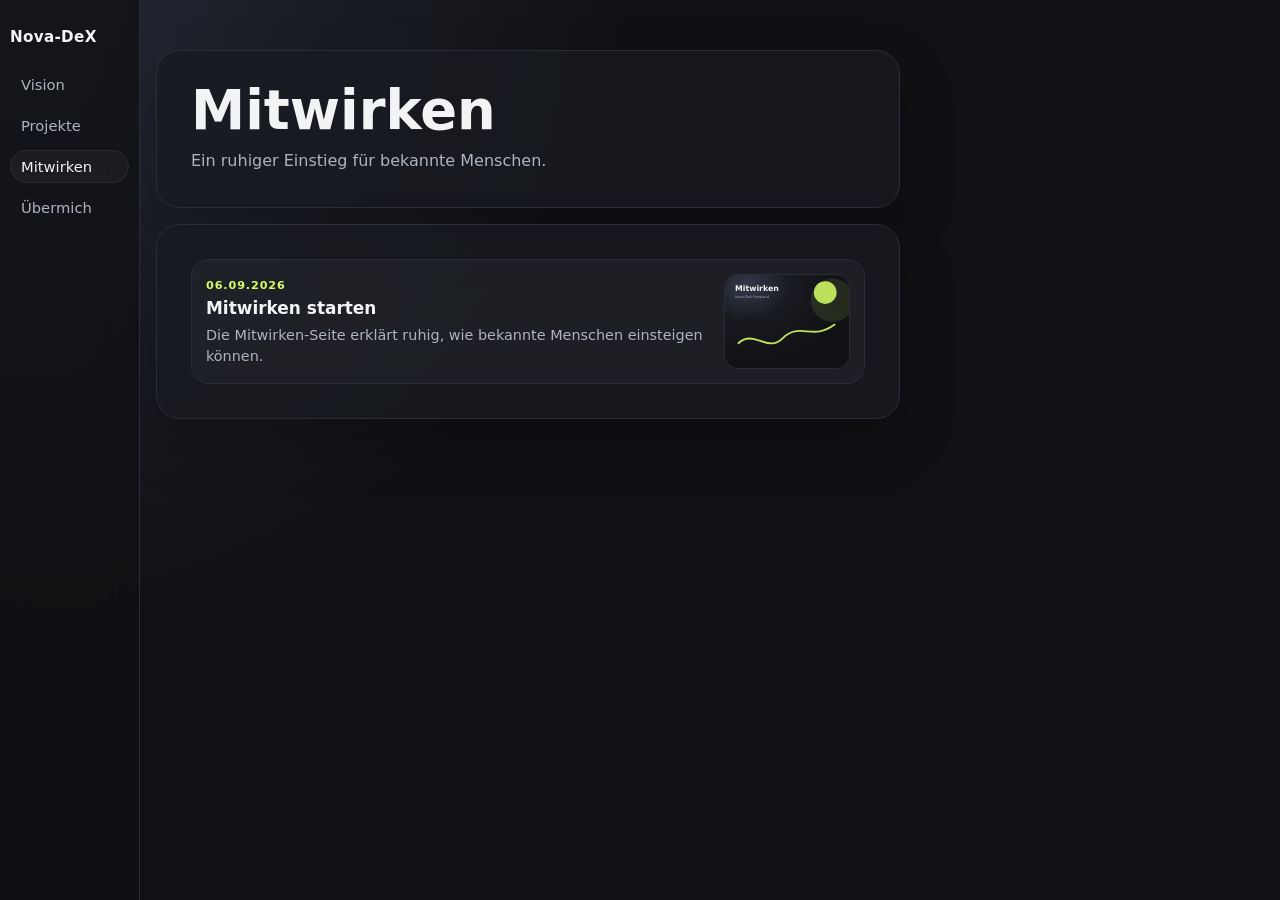
==== commit ddbde5ba: "Add files via upload" ====
--- a/mitwirken.html
+++ b/mitwirken.html
@@ -21,14 +21,11 @@
       </nav>
     </header>
     <main class="page">
-      <section class="hero">
-        <p class="eyebrow">Mitwirken</p>
+      <section class="hero" aria-label="Mitwirken">
         <h1>Mitwirken</h1>
         <p>Ein ruhiger Einstieg für bekannte Menschen.</p>
       </section>
-      <section class="content-card" aria-labelledby="entries-title">
-        <p class="eyebrow">Pinnwand</p>
-        <h2 id="entries-title">Aktuelle Einträge</h2>
+      <section class="content-card entry-shell" aria-label="Pinnwand-Einträge">
         <div data-entry-root></div>
       </section>
     </main>
--- a/style.css
+++ b/style.css
@@ -5,7 +5,7 @@
   --muted: #aeb4bf;
   --line: #2a2d35;
   --accent: #d7ff67;
-  --side: 240px;
+  --side: 140px;
 }
 
 * {
@@ -48,8 +48,8 @@
   flex-direction: column;
   justify-content: flex-start;
   align-items: flex-start;
-  gap: 28px;
-  padding: 28px 22px;
+  gap: 22px;
+  padding: 28px 10px;
   border-right: 1px solid var(--line);
   background: rgba(16, 17, 20, 0.78);
   backdrop-filter: blur(16px);
@@ -58,6 +58,7 @@
 .logo {
   color: var(--text);
   text-decoration: none;
+  font-size: 0.95rem;
   font-weight: 800;
   letter-spacing: 0.02em;
 }
@@ -67,15 +68,16 @@
   display: flex;
   flex-direction: column;
   flex-wrap: nowrap;
-  gap: 10px;
+  gap: 8px;
 }
 
 .nav a {
   color: var(--muted);
   text-decoration: none;
-  padding: 8px 12px;
+  padding: 7px 10px;
   border: 1px solid transparent;
   border-radius: 999px;
+  font-size: 0.92rem;
 }
 
 .nav a:hover,
@@ -86,44 +88,59 @@
 }
 
 .page {
-  width: min(980px, calc(100% - 32px));
-  margin: 0 auto;
-  padding: 72px 0;
+  width: min(760px, calc(100% - 32px));
+  margin: 0;
+  padding: 50px 0 48px 16px;
 }
 
 .page > * + * {
-  margin-top: 24px;
+  margin-top: 16px;
 }
 
 .hero,
 .content-card {
   background: rgba(24, 26, 32, 0.82);
   border: 1px solid var(--line);
-  border-radius: 28px;
-  padding: clamp(28px, 6vw, 64px);
-  box-shadow: 0 30px 80px rgba(0, 0, 0, 0.22);
+  border-radius: 24px;
+  padding: clamp(18px, 3.2vw, 34px);
+  box-shadow: 0 24px 58px rgba(0, 0, 0, 0.20);
+}
+
+.hero h1 {
+  font-size: clamp(2rem, 4.5vw, 3.4rem);
+  line-height: 0.96;
+  margin: 0 0 12px;
+  max-width: 760px;
+}
+
+.hero p {
+  margin: 0;
+  color: var(--muted);
+  font-size: 1rem;
+  line-height: 1.5;
+  max-width: 620px;
 }
 
 .eyebrow {
   color: var(--accent);
   text-transform: uppercase;
   letter-spacing: 0.14em;
-  font-size: 0.78rem;
+  font-size: 0.72rem;
   font-weight: 800;
-  margin: 0 0 14px;
+  margin: 0 0 10px;
 }
 
 h1 {
-  font-size: clamp(2rem, 6vw, 4.8rem);
+  font-size: clamp(2rem, 5vw, 4rem);
   line-height: 0.95;
-  margin: 0 0 22px;
+  margin: 0 0 18px;
   max-width: 850px;
 }
 
 h2 {
   font-size: clamp(1.35rem, 3vw, 2rem);
   line-height: 1.08;
-  margin: 0 0 18px;
+  margin: 0 0 14px;
 }
 
 h3 {
@@ -132,30 +149,24 @@
 
 p {
   color: var(--muted);
-  font-size: 1.1rem;
-  line-height: 1.65;
+  font-size: 1rem;
+  line-height: 1.55;
   max-width: 680px;
-}
-
-.hero p:last-child,
-.content-card p:last-child {
-  margin-bottom: 0;
 }
 
 .entry-list {
   display: grid;
-  gap: 14px;
-  margin-top: 22px;
+  gap: 10px;
 }
 
 .entry-preview {
   display: grid;
-  grid-template-columns: minmax(0, 1fr) 156px;
-  gap: 18px;
+  grid-template-columns: minmax(0, 1fr) 126px;
+  gap: 14px;
   align-items: stretch;
-  padding: 18px;
-  border: 1px solid var(--line);
-  border-radius: 22px;
+  padding: 14px;
+  border: 1px solid var(--line);
+  border-radius: 18px;
   background: rgba(255, 255, 255, 0.03);
 }
 
@@ -170,35 +181,35 @@
 
 .entry-date {
   display: inline-block;
-  margin-bottom: 8px;
+  margin-bottom: 6px;
   color: var(--accent);
-  font-size: 0.76rem;
+  font-size: 0.7rem;
   font-weight: 800;
   letter-spacing: 0.08em;
   text-transform: uppercase;
 }
 
 .entry-title {
-  margin: 0 0 8px;
-  color: var(--text);
-  font-size: 1.18rem;
-  line-height: 1.25;
+  margin: 0 0 6px;
+  color: var(--text);
+  font-size: 1.06rem;
+  line-height: 1.22;
 }
 
 .entry-intro {
   margin: 0;
   color: var(--muted);
-  font-size: 0.98rem;
-  line-height: 1.55;
+  font-size: 0.9rem;
+  line-height: 1.45;
 }
 
 .entry-preview-image {
   width: 100%;
   height: 100%;
-  min-height: 118px;
+  min-height: 92px;
   object-fit: cover;
   border: 1px solid var(--line);
-  border-radius: 16px;
+  border-radius: 14px;
   background: var(--panel);
 }
 
@@ -207,8 +218,8 @@
   display: inline-flex;
   align-items: center;
   justify-content: center;
-  margin-top: 20px;
-  padding: 10px 14px;
+  margin-top: 14px;
+  padding: 8px 12px;
   border: 1px solid var(--line);
   border-radius: 999px;
   color: var(--text);
@@ -221,15 +232,28 @@
   border-color: rgba(215, 255, 103, 0.42);
 }
 
+.entry-detail {
+  margin-top: 16px;
+}
+
 .detail-head {
-  margin-top: 18px;
+  margin: 0;
+}
+
+.detail-head h2 {
+  margin: 0 0 10px;
+  font-size: clamp(1.7rem, 4vw, 3rem);
+}
+
+.detail-head p {
+  margin: 0;
 }
 
 .gallery {
   display: grid;
-  grid-template-columns: repeat(auto-fit, minmax(180px, 1fr));
-  gap: 12px;
-  margin: 24px 0;
+  grid-template-columns: repeat(auto-fit, minmax(160px, 1fr));
+  gap: 10px;
+  margin: 18px 0;
 }
 
 .gallery img {
@@ -237,12 +261,12 @@
   aspect-ratio: 4 / 3;
   object-fit: cover;
   border: 1px solid var(--line);
-  border-radius: 18px;
+  border-radius: 16px;
   background: var(--panel);
 }
 
 .markdown {
-  margin-top: 22px;
+  margin-top: 18px;
 }
 
 .markdown > *:first-child {
@@ -256,24 +280,28 @@
 }
 
 .markdown h1 {
-  font-size: clamp(1.8rem, 4vw, 3rem);
-  margin: 32px 0 16px;
+  font-size: clamp(1.6rem, 3.5vw, 2.6rem);
+  margin: 26px 0 12px;
 }
 
 .markdown h2 {
-  margin: 30px 0 12px;
+  margin: 24px 0 10px;
 }
 
 .markdown h3 {
-  margin: 24px 0 10px;
+  margin: 20px 0 8px;
+}
+
+.markdown p {
+  margin: 0 0 14px;
 }
 
 .markdown ul {
-  margin: 0 0 20px;
+  margin: 0 0 16px;
   padding-left: 1.2rem;
   color: var(--muted);
-  font-size: 1.05rem;
-  line-height: 1.65;
+  font-size: 0.98rem;
+  line-height: 1.55;
   max-width: 680px;
 }
 
@@ -283,19 +311,21 @@
   background: rgba(255, 255, 255, 0.07);
 }
 
-.placeholder {
+.placeholder,
+.status {
   border: 1px dashed var(--line);
-  border-radius: 18px;
-  padding: 22px;
+  border-radius: 16px;
+  padding: 18px;
   background: rgba(255, 255, 255, 0.03);
-}
-
-.status {
-  color: var(--muted);
-  border: 1px dashed var(--line);
-  border-radius: 18px;
-  padding: 22px;
-  background: rgba(255, 255, 255, 0.03);
+  color: var(--muted);
+}
+
+body.entry-open .hero {
+  display: none;
+}
+
+body.entry-open .content-card {
+  margin-top: 0;
 }
 
 html.handymode .layout {
@@ -307,15 +337,15 @@
   z-index: 10;
   height: auto;
   flex-direction: column;
-  gap: 8px;
-  padding: 10px 10px 9px;
+  gap: 7px;
+  padding: 8px 10px;
   border-right: 0;
   border-bottom: 1px solid var(--line);
   background: rgba(16, 17, 20, 0.92);
 }
 
 html.handymode .logo {
-  font-size: 0.92rem;
+  font-size: 0.86rem;
 }
 
 html.handymode .nav {
@@ -331,32 +361,34 @@
 
 html.handymode .nav a {
   flex: 0 0 auto;
-  padding: 7px 10px;
-  font-size: 0.82rem;
+  padding: 6px 9px;
+  font-size: 0.78rem;
   white-space: nowrap;
 }
 
 html.handymode .page {
-  width: min(980px, calc(100% - 24px));
-  padding: 28px 0 40px;
+  width: min(760px, calc(100% - 20px));
+  padding: 24px 0 34px;
+  margin: 0 auto;
 }
 
 html.handymode .hero,
 html.handymode .content-card {
-  border-radius: 22px;
-  padding: 24px;
-}
-
-html.handymode h1 {
-  font-size: clamp(2rem, 12vw, 3rem);
+  border-radius: 20px;
+  padding: 20px;
+}
+
+html.handymode .hero h1 {
+  font-size: clamp(1.8rem, 11vw, 2.7rem);
 }
 
 html.handymode p {
-  font-size: 1rem;
+  font-size: 0.95rem;
 }
 
 html.handymode .entry-preview {
   grid-template-columns: 1fr;
+  padding: 12px;
 }
 
 html.handymode .entry-preview-image {
